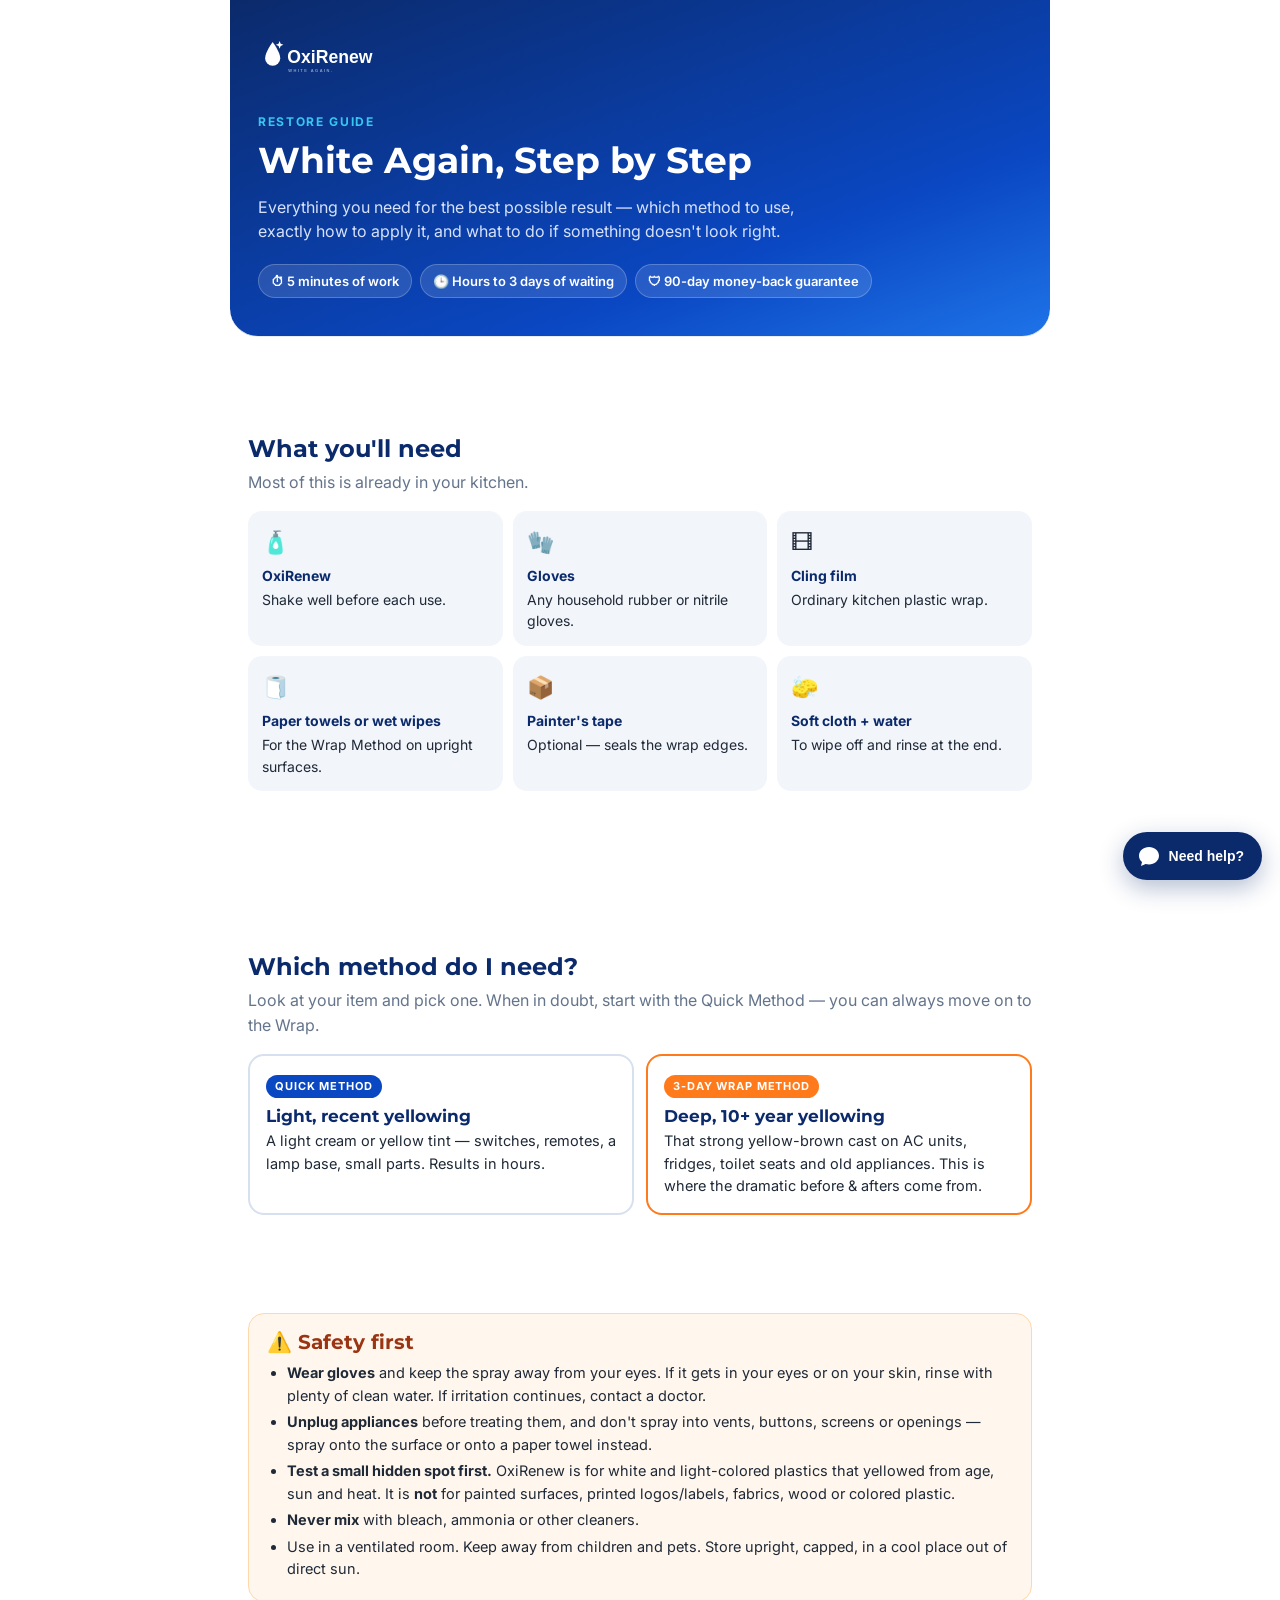
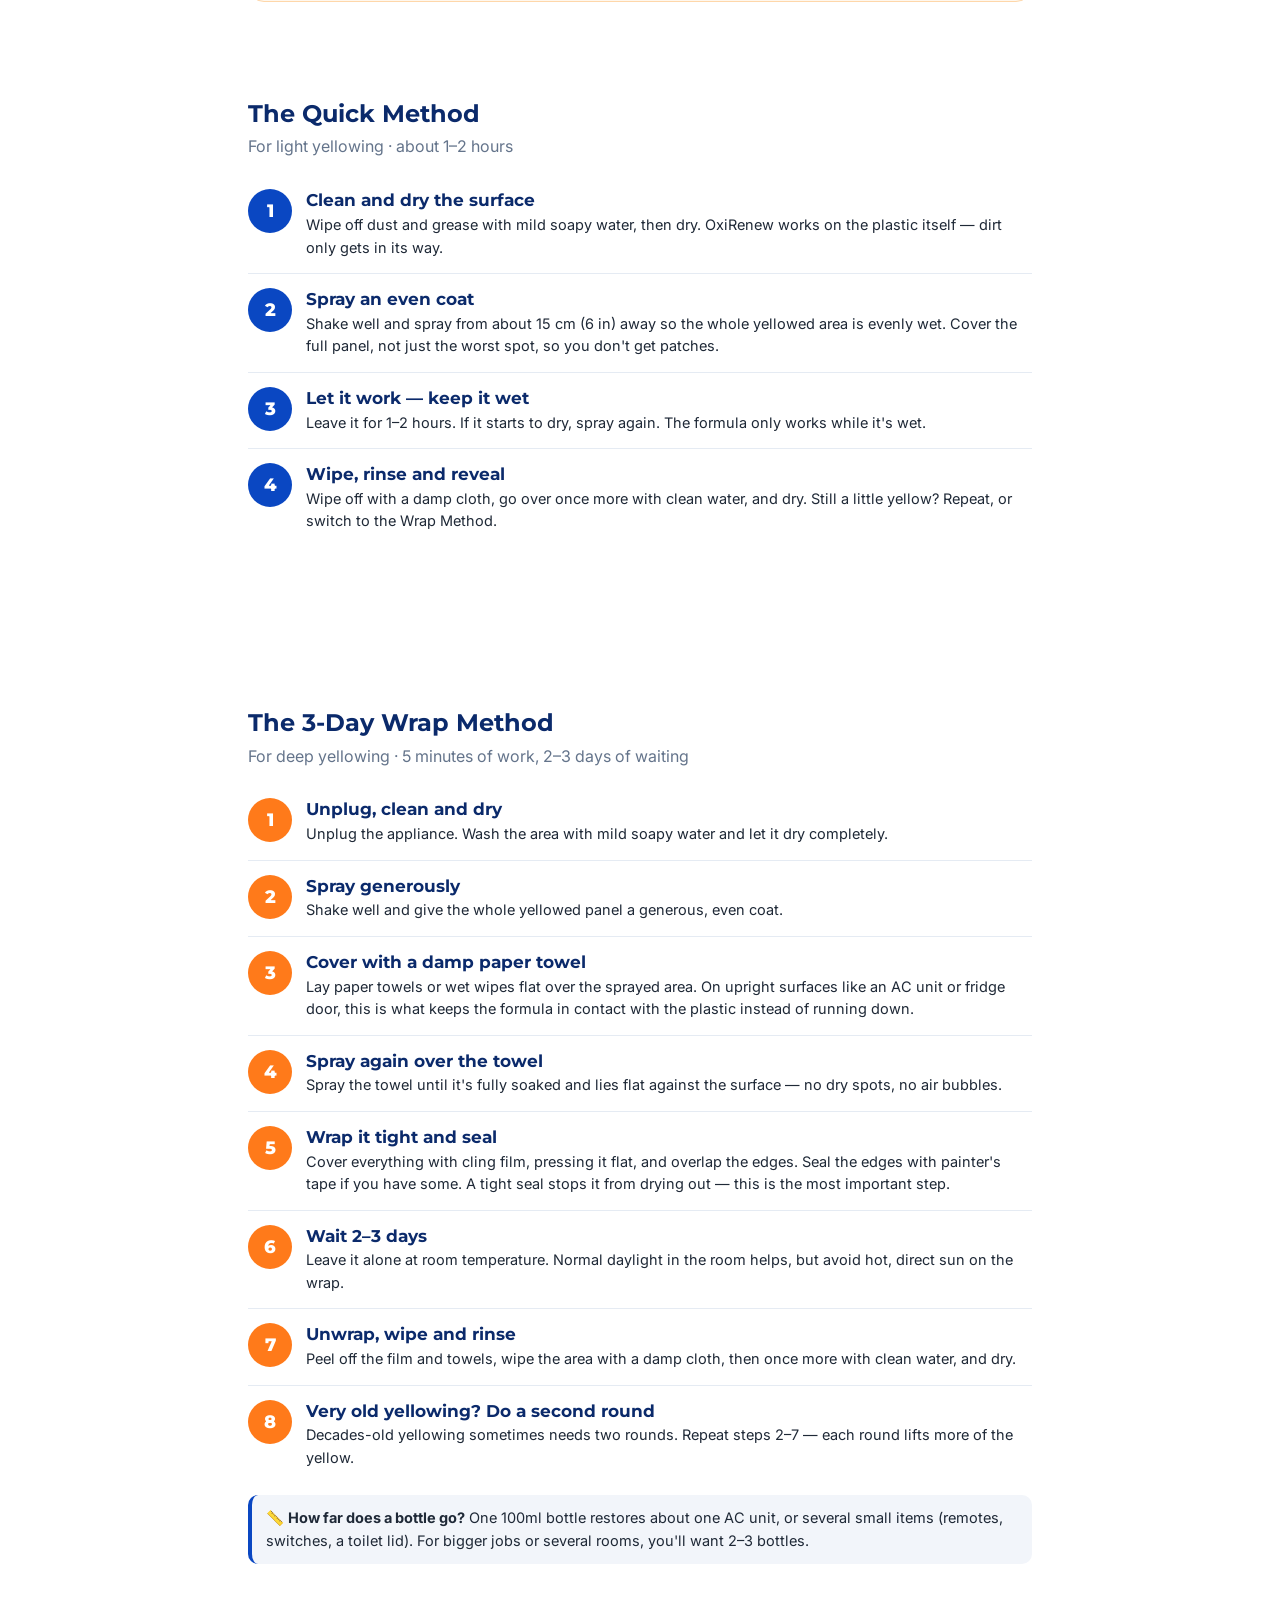
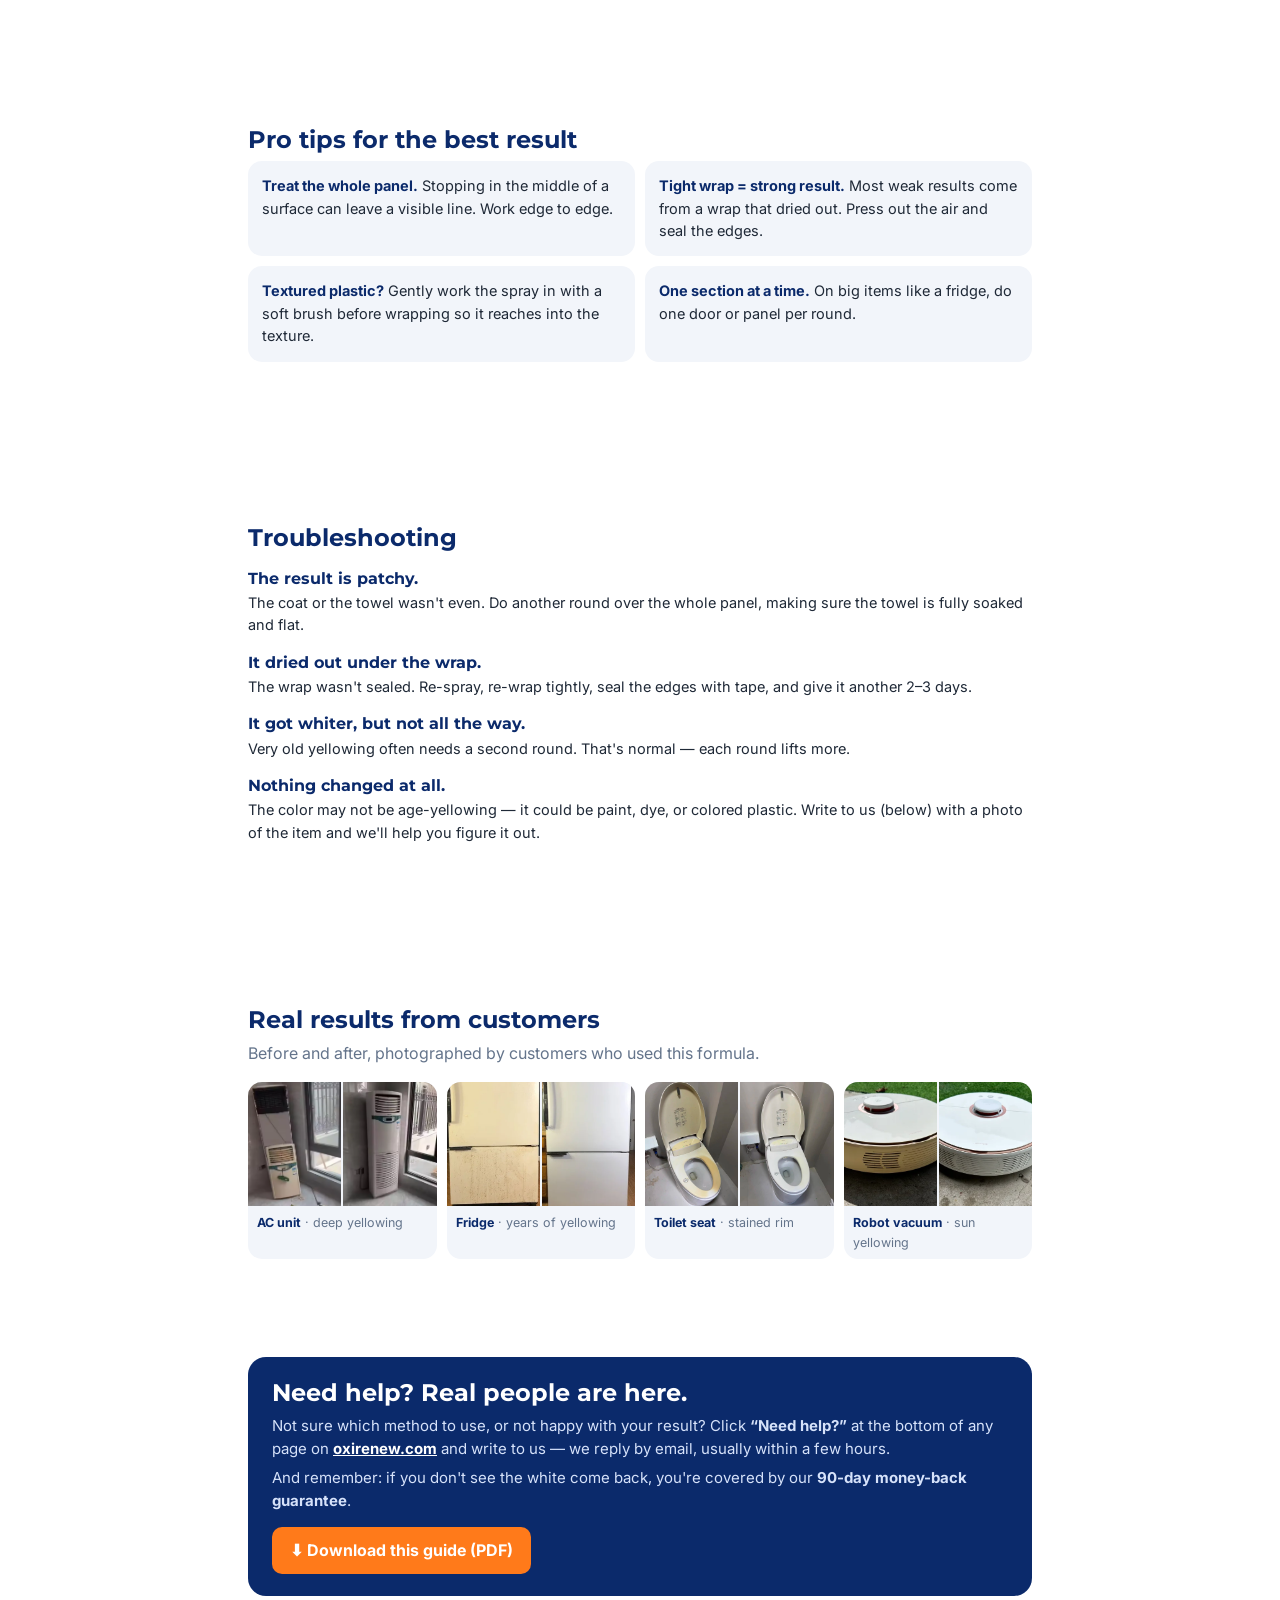
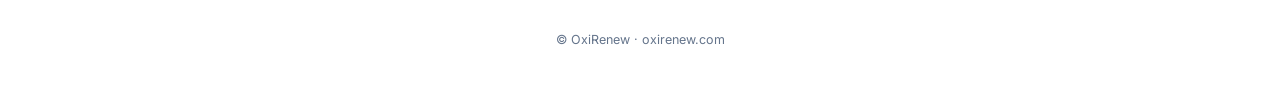
==== guide/index.html @ 3e17c881 "deploy: YELLOW@ad0e10d" ====
<!doctype html>
<html lang="en">
<head>
<meta charset="utf-8">
<meta name="viewport" content="width=device-width, initial-scale=1">
<title>The OxiRenew Restore Guide — Step by Step</title>
<meta name="description" content="How to get the best result with OxiRenew: the Quick Method for light yellowing and the 3-Day Wrap Method for deep, 10+ year yellowing.">
<link rel="icon" type="image/svg+xml" href="../assets/icon.svg">
<link href="https://fonts.googleapis.com/css2?family=Montserrat:wght@700;800&family=Inter:wght@400;600;700&display=swap" rel="stylesheet">
<link rel="stylesheet" href="../styles.css">
<script>
(function(c,l,a,r,i,t,y){c[a]=c[a]||function(){(c[a].q=c[a].q||[]).push(arguments)};t=l.createElement(r);t.async=1;t.src="https://www.clarity.ms/tag/"+i;y=l.getElementsByTagName(r)[0];y.parentNode.insertBefore(t,y);})(window,document,"clarity","script","zficgr0hfk");
</script>
<style>
.g{max-width:820px;margin:0 auto;padding:0 18px 56px;color:var(--ink);font-family:'Inter',Arial,sans-serif;line-height:1.55}
.g h1,.g h2,.g h3{font-family:'Montserrat',Arial,sans-serif;color:var(--navy);line-height:1.2}
.g-cover{background:linear-gradient(160deg,var(--navy) 0%,var(--blue) 70%,#1E73E8 100%);color:#fff;border-radius:0 0 28px 28px;padding:34px 28px 38px;margin:0 -18px 34px}
.g-cover img.g-logo{height:46px;filter:brightness(0) invert(1);margin-bottom:26px}
.g-cover .g-eyebrow{font-size:12px;letter-spacing:.14em;font-weight:700;color:var(--cyan);text-transform:uppercase}
.g-cover h1{color:#fff;font-size:36px;margin:8px 0 12px}
.g-cover p{color:#D6E2FA;font-size:16px;margin:0;max-width:560px}
.g-cover .chips{display:flex;flex-wrap:wrap;gap:8px;margin-top:20px}
.g-cover .chips span{background:rgba(255,255,255,.12);border:1px solid rgba(255,255,255,.22);border-radius:999px;padding:6px 12px;font-size:13px;font-weight:600}
.g section{margin:0 0 34px}
.g-kit,.g-pick,.g-tips,.g-res,.g-safe,.g-help,.g-note,.g-faq h3{break-inside:avoid}
.g h2{font-size:24px;margin:0 0 6px}
.g .g-lead{color:var(--gray);margin:0 0 16px}
.g-kit{display:grid;grid-template-columns:repeat(3,1fr);gap:10px}
.g-kit div{background:var(--bg-soft);border-radius:14px;padding:14px;font-size:14px}
.g-kit b{display:block;color:var(--navy);margin-bottom:2px}
.g-kit .i{font-size:22px;display:block;margin-bottom:6px}
.g-safe{background:#FFF7ED;border:1px solid #FED7AA;border-radius:16px;padding:16px 18px}
.g-safe h2{color:#9A3412;font-size:20px}
.g-safe ul{margin:8px 0 0;padding-left:20px}
.g-safe li{margin:4px 0;font-size:14.5px}
.g-pick{display:grid;grid-template-columns:1fr 1fr;gap:12px}
.g-pick div{border:2px solid #D6E0EE;border-radius:16px;padding:16px}
.g-pick div.deep{border-color:var(--orange)}
.g-pick h3{font-size:17px;margin:0 0 4px}
.g-pick p{margin:0;font-size:14.5px}
.g-pick .g-tag{display:inline-block;font-size:11px;font-weight:700;letter-spacing:.08em;text-transform:uppercase;color:#fff;background:var(--blue);border-radius:999px;padding:3px 9px;margin-bottom:8px}
.g-pick .deep .g-tag{background:var(--orange)}
.g-steps{list-style:none;margin:0;padding:0;counter-reset:s}
.g-steps li{counter-increment:s;display:grid;grid-template-columns:44px 1fr;gap:14px;align-items:start;padding:14px 0;border-bottom:1px solid #E5EBF3;break-inside:avoid}
.g-steps li:last-child{border-bottom:none}
.g-steps li::before{content:counter(s);width:44px;height:44px;border-radius:50%;background:var(--blue);color:#fff;font:800 18px/44px 'Montserrat',Arial,sans-serif;text-align:center}
.g-steps.deep li::before{background:var(--orange)}
.g-steps h3{font-size:16.5px;margin:2px 0 3px}
.g-steps p{margin:0;font-size:14.5px}
.g-note{background:var(--bg-soft);border-left:4px solid var(--blue);border-radius:10px;padding:12px 14px;font-size:14.5px;margin-top:12px}
.g-tips{display:grid;grid-template-columns:1fr 1fr;gap:10px}
.g-tips div{background:var(--bg-soft);border-radius:14px;padding:14px;font-size:14.5px}
.g-tips b{color:var(--navy)}
.g-faq h3{font-size:16px;margin:16px 0 4px}
.g-faq p{margin:0;font-size:14.5px}
.g-res{display:grid;grid-template-columns:repeat(4,1fr);gap:10px}
.g-res figure{margin:0;background:var(--bg-soft);border-radius:14px;overflow:hidden}
.g-res .pair{display:grid;grid-template-columns:1fr 1fr;gap:2px}
.g-res img{width:100%;aspect-ratio:3/4;object-fit:cover;display:block}
.g-res figcaption{font-size:12.5px;padding:7px 9px;color:var(--gray)}
.g-res figcaption b{color:var(--navy)}
.g-help{background:var(--navy);color:#fff;border-radius:18px;padding:22px 24px}
.g-help h2{color:#fff}
.g-help p{color:#D6E2FA;margin:6px 0 0;font-size:15px}
.g-help a{color:#fff;font-weight:700}
.g-dl{display:inline-block;margin-top:14px;background:var(--orange);color:#fff !important;text-decoration:none;font-weight:700;border-radius:10px;padding:11px 18px}
.g-foot{text-align:center;color:var(--gray);font-size:12.5px;margin-top:28px}
@media (max-width:640px){
  .g-cover h1{font-size:28px}
  .g-kit{grid-template-columns:1fr 1fr}
  .g-pick,.g-tips{grid-template-columns:1fr}
  .g-res{grid-template-columns:1fr 1fr}
}
@media print{
  @page{size:A4;margin:12mm 12mm 14mm}
  body{background:#fff}
  .oxc,.g-dl,.no-print{display:none !important}
  .g{max-width:none;padding:0}
  .g-cover{margin:0 0 22px;border-radius:18px;-webkit-print-color-adjust:exact;print-color-adjust:exact}
  .g *{-webkit-print-color-adjust:exact;print-color-adjust:exact}
  .g section{margin-bottom:22px}
  .page-break{break-before:page}
  .keep{break-inside:avoid}
  .g h2,.g .g-lead,.g-faq h3{break-after:avoid}
  .g-steps li{padding:10px 0}
  .g section{margin-bottom:16px}
  .g-cover{padding:22px 24px 24px}
  .g-cover img.g-logo{height:36px;margin-bottom:14px}
  .g-cover h1{font-size:28px;margin:4px 0 8px}
  .g-cover .chips{margin-top:12px}
  .g-kit div{padding:10px 12px;font-size:13px}
  .g-kit .i{font-size:18px;margin-bottom:2px}
  .g h2{font-size:21px}
  .g .g-lead{margin-bottom:10px}
  .g-tips div{padding:10px 12px;font-size:13.5px}
  .g-faq p,.g-steps p{font-size:13.5px}
  .g-faq h3{margin-top:10px}
}
</style>
</head>
<body>
<main class="g">

  <header class="g-cover">
    <img class="g-logo" src="../assets/logo.svg" alt="OxiRenew">
    <div class="g-eyebrow">Restore Guide</div>
    <h1>White Again, Step by Step</h1>
    <p>Everything you need for the best possible result — which method to use, exactly how to apply it, and what to do if something doesn't look right.</p>
    <div class="chips"><span>⏱ 5 minutes of work</span><span>🕒 Hours to 3 days of waiting</span><span>🛡 90-day money-back guarantee</span></div>
  </header>

  <section>
    <h2>What you'll need</h2>
    <p class="g-lead">Most of this is already in your kitchen.</p>
    <div class="g-kit">
      <div><span class="i">🧴</span><b>OxiRenew</b>Shake well before each use.</div>
      <div><span class="i">🧤</span><b>Gloves</b>Any household rubber or nitrile gloves.</div>
      <div><span class="i">🎞</span><b>Cling film</b>Ordinary kitchen plastic wrap.</div>
      <div><span class="i">🧻</span><b>Paper towels or wet wipes</b>For the Wrap Method on upright surfaces.</div>
      <div><span class="i">📦</span><b>Painter's tape</b>Optional — seals the wrap edges.</div>
      <div><span class="i">🧽</span><b>Soft cloth + water</b>To wipe off and rinse at the end.</div>
    </div>
  </section>

  <section class="keep">
    <h2>Which method do I need?</h2>
    <p class="g-lead">Look at your item and pick one. When in doubt, start with the Quick Method — you can always move on to the Wrap.</p>
    <div class="g-pick">
      <div><span class="g-tag">Quick Method</span><h3>Light, recent yellowing</h3><p>A light cream or yellow tint — switches, remotes, a lamp base, small parts. Results in hours.</p></div>
      <div class="deep"><span class="g-tag">3-Day Wrap Method</span><h3>Deep, 10+ year yellowing</h3><p>That strong yellow-brown cast on AC units, fridges, toilet seats and old appliances. This is where the dramatic before &amp; afters come from.</p></div>
    </div>
  </section>

  <section class="g-safe">
    <h2>⚠️ Safety first</h2>
    <ul>
      <li><b>Wear gloves</b> and keep the spray away from your eyes. If it gets in your eyes or on your skin, rinse with plenty of clean water. If irritation continues, contact a doctor.</li>
      <li><b>Unplug appliances</b> before treating them, and don't spray into vents, buttons, screens or openings — spray onto the surface or onto a paper towel instead.</li>
      <li><b>Test a small hidden spot first.</b> OxiRenew is for white and light-colored plastics that yellowed from age, sun and heat. It is <b>not</b> for painted surfaces, printed logos/labels, fabrics, wood or colored plastic.</li>
      <li><b>Never mix</b> with bleach, ammonia or other cleaners.</li>
      <li>Use in a ventilated room. Keep away from children and pets. Store upright, capped, in a cool place out of direct sun.</li>
    </ul>
  </section>

  <section class="keep">
    <h2>The Quick Method</h2>
    <p class="g-lead">For light yellowing · about 1–2 hours</p>
    <ol class="g-steps">
      <li><div><h3>Clean and dry the surface</h3><p>Wipe off dust and grease with mild soapy water, then dry. OxiRenew works on the plastic itself — dirt only gets in its way.</p></div></li>
      <li><div><h3>Spray an even coat</h3><p>Shake well and spray from about 15 cm (6 in) away so the whole yellowed area is evenly wet. Cover the full panel, not just the worst spot, so you don't get patches.</p></div></li>
      <li><div><h3>Let it work — keep it wet</h3><p>Leave it for 1–2 hours. If it starts to dry, spray again. The formula only works while it's wet.</p></div></li>
      <li><div><h3>Wipe, rinse and reveal</h3><p>Wipe off with a damp cloth, go over once more with clean water, and dry. Still a little yellow? Repeat, or switch to the Wrap Method.</p></div></li>
    </ol>
  </section>

  <section>
    <h2>The 3-Day Wrap Method</h2>
    <p class="g-lead">For deep yellowing · 5 minutes of work, 2–3 days of waiting</p>
    <ol class="g-steps deep">
      <li><div><h3>Unplug, clean and dry</h3><p>Unplug the appliance. Wash the area with mild soapy water and let it dry completely.</p></div></li>
      <li><div><h3>Spray generously</h3><p>Shake well and give the whole yellowed panel a generous, even coat.</p></div></li>
      <li><div><h3>Cover with a damp paper towel</h3><p>Lay paper towels or wet wipes flat over the sprayed area. On upright surfaces like an AC unit or fridge door, this is what keeps the formula in contact with the plastic instead of running down.</p></div></li>
      <li><div><h3>Spray again over the towel</h3><p>Spray the towel until it's fully soaked and lies flat against the surface — no dry spots, no air bubbles.</p></div></li>
      <li><div><h3>Wrap it tight and seal</h3><p>Cover everything with cling film, pressing it flat, and overlap the edges. Seal the edges with painter's tape if you have some. A tight seal stops it from drying out — this is the most important step.</p></div></li>
      <li><div><h3>Wait 2–3 days</h3><p>Leave it alone at room temperature. Normal daylight in the room helps, but avoid hot, direct sun on the wrap.</p></div></li>
      <li><div><h3>Unwrap, wipe and rinse</h3><p>Peel off the film and towels, wipe the area with a damp cloth, then once more with clean water, and dry.</p></div></li>
      <li><div><h3>Very old yellowing? Do a second round</h3><p>Decades-old yellowing sometimes needs two rounds. Repeat steps 2–7 — each round lifts more of the yellow.</p></div></li>
    </ol>
    <div class="g-note">📏 <b>How far does a bottle go?</b> One 100ml bottle restores about one AC unit, or several small items (remotes, switches, a toilet lid). For bigger jobs or several rooms, you'll want 2–3 bottles.</div>
  </section>

  <section>
    <h2>Pro tips for the best result</h2>
    <div class="g-tips">
      <div><b>Treat the whole panel.</b> Stopping in the middle of a surface can leave a visible line. Work edge to edge.</div>
      <div><b>Tight wrap = strong result.</b> Most weak results come from a wrap that dried out. Press out the air and seal the edges.</div>
      <div><b>Textured plastic?</b> Gently work the spray in with a soft brush before wrapping so it reaches into the texture.</div>
      <div><b>One section at a time.</b> On big items like a fridge, do one door or panel per round.</div>
    </div>
  </section>

  <section class="g-faq">
    <h2>Troubleshooting</h2>
    <h3>The result is patchy.</h3>
    <p>The coat or the towel wasn't even. Do another round over the whole panel, making sure the towel is fully soaked and flat.</p>
    <h3>It dried out under the wrap.</h3>
    <p>The wrap wasn't sealed. Re-spray, re-wrap tightly, seal the edges with tape, and give it another 2–3 days.</p>
    <h3>It got whiter, but not all the way.</h3>
    <p>Very old yellowing often needs a second round. That's normal — each round lifts more.</p>
    <h3>Nothing changed at all.</h3>
    <p>The color may not be age-yellowing — it could be paint, dye, or colored plastic. Write to us (below) with a photo of the item and we'll help you figure it out.</p>
  </section>

  <section class="keep">
    <h2>Real results from customers</h2>
    <p class="g-lead">Before and after, photographed by customers who used this formula.</p>
    <div class="g-res">
      <figure><div class="pair"><img src="../assets/reviews/r04a.png" alt="AC unit before"><img src="../assets/reviews/r04b.png" alt="AC unit after"></div><figcaption><b>AC unit</b> · deep yellowing</figcaption></figure>
      <figure><div class="pair"><img src="../assets/reviews/r03a.png" alt="Fridge before"><img src="../assets/reviews/r03b.png" alt="Fridge after"></div><figcaption><b>Fridge</b> · years of yellowing</figcaption></figure>
      <figure><div class="pair"><img src="../assets/reviews/r18a.jpg" alt="Toilet seat before"><img src="../assets/reviews/r18b.jpg" alt="Toilet seat after"></div><figcaption><b>Toilet seat</b> · stained rim</figcaption></figure>
      <figure><div class="pair"><img src="../assets/reviews/r09a.png" alt="Robot vacuum before"><img src="../assets/reviews/r09b.png" alt="Robot vacuum after"></div><figcaption><b>Robot vacuum</b> · sun yellowing</figcaption></figure>
    </div>
  </section>

  <section class="g-help">
    <h2>Need help? Real people are here.</h2>
    <p>Not sure which method to use, or not happy with your result? Click <b>“Need help?”</b> at the bottom of any page on <a href="https://oxirenew.com">oxirenew.com</a> and write to us — we reply by email, usually within a few hours.</p>
    <p>And remember: if you don't see the white come back, you're covered by our <b>90-day money-back guarantee</b>.</p>
    <a class="g-dl" href="OxiRenew-Restore-Guide.pdf" download>⬇ Download this guide (PDF)</a>
  </section>

  <p class="g-foot">© OxiRenew · oxirenew.com</p>
</main>
<script src="../chat.js" defer></script>
</body>
</html>
---- styles.css ----
:root{
  --blue:#0A47C2;
  --orange:#FF7A1A;
  --orange-dark:#E5650A;
  --cyan:#36C7F0;
  --navy:#0B2A6B;
  --ink:#1F2937;
  --gray:#64748B;
  --bg:#FFFFFF;
  --bg-soft:#F2F5FA;
  --yellow:#E8C765;
  --radius:16px;
}
*{box-sizing:border-box;margin:0;padding:0}
html{scroll-behavior:smooth}
body{font-family:'Inter',Arial,sans-serif;color:var(--ink);background:var(--bg);line-height:1.6}
h1,h2,h3,.mont{font-family:'Montserrat',Arial,sans-serif}
img,svg{max-width:100%}
.container{max-width:1080px;margin:0 auto;padding:0 16px}
section{padding:64px 0}

/* top bar */
.topbar{background:var(--navy);color:#fff;text-align:center;font-size:13px;padding:8px 16px;font-weight:600}
.topbar b{color:#FFC93C}

/* header */
header{position:sticky;top:0;background:rgba(255,255,255,.95);backdrop-filter:blur(8px);border-bottom:1px solid #E8EDF5;z-index:50}
.header-in{display:flex;align-items:center;justify-content:space-between;padding:10px 16px;max-width:1080px;margin:0 auto}
.logo svg{height:36px;width:auto;display:block}
.header-cta{background:var(--orange);color:#fff;font-weight:700;font-size:14px;padding:10px 20px;border-radius:999px;text-decoration:none;white-space:nowrap}
.header-cta:hover{background:var(--orange-dark)}

/* hero */
.hero{background:linear-gradient(180deg,#EAF4FF 0%,#fff 100%);padding:56px 0 48px}
.hero-grid{display:grid;grid-template-columns:1.1fr .9fr;gap:40px;align-items:center}
.eyebrow{display:inline-block;background:#E0EDFF;color:var(--blue);font-weight:700;font-size:12px;letter-spacing:2px;padding:6px 14px;border-radius:999px;margin-bottom:16px}
.hero h1{font-size:clamp(32px,5vw,52px);font-weight:800;color:var(--navy);line-height:1.15;margin-bottom:16px}
.hero h1 em{font-style:normal;color:var(--orange)}
.hero p.lead{font-size:18px;color:var(--gray);margin-bottom:24px;max-width:480px}
.cta-btn{display:inline-block;background:var(--orange);color:#fff;font-family:'Montserrat';font-weight:800;font-size:18px;padding:16px 36px;border-radius:999px;text-decoration:none;border:none;cursor:pointer;box-shadow:0 8px 24px rgba(255,122,26,.35);transition:transform .15s}
.cta-btn:hover{transform:translateY(-2px);background:var(--orange-dark)}
.cta-sub{font-size:13px;color:var(--gray);margin-top:10px}
.trust-row{display:flex;gap:20px;flex-wrap:wrap;margin-top:28px;font-size:13.5px;font-weight:600;color:var(--navy)}
.trust-row span{display:flex;align-items:center;gap:6px}
.stars{color:#FFB400;letter-spacing:1px}

/* ba slider visual */
.ba-card{background:#fff;border-radius:var(--radius);box-shadow:0 10px 40px rgba(11,42,107,.12);overflow:hidden}
.ba-label{display:flex;justify-content:space-between;padding:10px 16px;font-weight:800;font-size:12px;letter-spacing:2px}
.ba-label .b{color:#B45309}.ba-label .a{color:var(--blue)}

/* sections */
.sec-title{font-size:clamp(26px,4vw,38px);font-weight:800;color:var(--navy);text-align:center;margin-bottom:10px}
.sec-sub{text-align:center;color:var(--gray);max-width:560px;margin:0 auto 40px;font-size:16px}
.soft{background:var(--bg-soft)}

/* steps */
.steps{display:grid;grid-template-columns:repeat(3,1fr);gap:24px}
.step{background:#fff;border-radius:var(--radius);padding:28px;text-align:center;box-shadow:0 2px 12px rgba(11,42,107,.07)}
.step .num{width:44px;height:44px;border-radius:50%;background:var(--blue);color:#fff;font-family:'Montserrat';font-weight:800;font-size:20px;display:flex;align-items:center;justify-content:center;margin:0 auto 16px}
.step h3{font-size:18px;color:var(--navy);margin-bottom:8px}
.step p{font-size:14.5px;color:var(--gray)}
.protip{max-width:640px;margin:32px auto 0;background:#FFF7ED;border:1px solid #FED7AA;border-radius:12px;padding:16px 20px;font-size:14.5px}
.protip b{color:var(--orange-dark)}

/* before after gallery */
.ba-grid{display:grid;grid-template-columns:repeat(3,1fr);gap:24px}
.ba-item{border-radius:var(--radius);overflow:hidden;box-shadow:0 2px 12px rgba(11,42,107,.07);background:#fff}
.ba-item .caption{padding:14px 16px;font-size:14px;font-weight:600;color:var(--navy)}

/* science */
.science-grid{display:grid;grid-template-columns:1fr 1fr;gap:40px;align-items:center}
.science ul{list-style:none;margin-top:16px}
.science li{padding:10px 0 10px 34px;position:relative;font-size:15.5px}
.science li::before{content:"✓";position:absolute;left:0;top:10px;width:24px;height:24px;border-radius:50%;background:#DCFCE7;color:#15803D;font-weight:800;display:flex;align-items:center;justify-content:center;font-size:13px}

/* offer */
.offer{background:var(--navy)}
.offer .sec-title,.offer .sec-sub{color:#fff}
.offer .sec-sub{opacity:.75}
.bundles{display:grid;grid-template-columns:repeat(3,1fr);gap:20px;max-width:900px;margin:0 auto}
.bundle{background:#fff;border-radius:var(--radius);padding:28px 22px;text-align:center;position:relative;cursor:pointer;border:3px solid transparent;transition:transform .15s}
.bundle:hover{transform:translateY(-4px)}
.bundle.selected{border-color:var(--orange)}
.bundle .tag{position:absolute;top:-14px;left:50%;transform:translateX(-50%);background:var(--orange);color:#fff;font-size:11.5px;font-weight:800;letter-spacing:1.5px;padding:5px 14px;border-radius:999px;white-space:nowrap}
.bundle h3{font-size:17px;color:var(--navy);margin-bottom:4px}
.bundle .qty-note{font-size:12.5px;color:var(--gray);margin-bottom:12px}
.bundle .price{font-family:'Montserrat';font-weight:800;font-size:34px;color:var(--navy)}
.bundle .was{font-size:15px;color:#94A3B8;text-decoration:line-through;margin-left:6px}
.bundle .per{font-size:12.5px;color:var(--gray);margin-top:2px}
.bundle .save{display:inline-block;margin-top:10px;background:#DCFCE7;color:#15803D;font-size:12px;font-weight:700;padding:4px 12px;border-radius:999px}
.offer-cta{text-align:center;margin-top:36px}
.offer-note{color:#9FB4DE;font-size:13px;margin-top:12px}

/* reviews */
.reviews-grid{display:grid;grid-template-columns:repeat(3,1fr);gap:24px}
.review{background:#fff;border-radius:var(--radius);padding:24px;box-shadow:0 2px 12px rgba(11,42,107,.07)}
.review .stars{margin-bottom:10px;font-size:15px}
.review p{font-size:14.5px;margin-bottom:12px}
.review .who{font-size:13px;color:var(--gray);font-weight:600}
.review .who b{color:#15803D}

/* faq */
.faq{max-width:720px;margin:0 auto}
.faq-item{background:#fff;border-radius:12px;margin-bottom:12px;box-shadow:0 1px 6px rgba(11,42,107,.06);overflow:hidden}
.faq-q{width:100%;text-align:left;background:none;border:none;padding:18px 20px;font-family:'Montserrat';font-weight:700;font-size:15.5px;color:var(--navy);cursor:pointer;display:flex;justify-content:space-between;align-items:center;gap:12px}
.faq-q::after{content:"+";font-size:22px;color:var(--orange);flex-shrink:0}
.faq-item.open .faq-q::after{content:"–"}
.faq-a{max-height:0;overflow:hidden;transition:max-height .25s ease;padding:0 20px;font-size:14.5px;color:var(--gray)}
.faq-item.open .faq-a{max-height:300px;padding:0 20px 18px}

/* guarantee */
.guarantee{display:flex;gap:24px;align-items:center;max-width:720px;margin:0 auto;background:#fff;border-radius:var(--radius);padding:32px;box-shadow:0 2px 12px rgba(11,42,107,.07)}
.guarantee .badge{flex-shrink:0}
.guarantee h3{color:var(--navy);font-size:20px;margin-bottom:6px}
.guarantee p{font-size:14.5px;color:var(--gray)}

/* footer */
footer{background:var(--navy);color:#9FB4DE;padding:48px 0 32px;font-size:13.5px}
.footer-grid{display:flex;justify-content:space-between;gap:32px;flex-wrap:wrap;margin-bottom:28px}
footer a{color:#CBD9F5;text-decoration:none;display:block;margin-bottom:8px}
footer a:hover{color:#fff}
.footer-bottom{border-top:1px solid rgba(255,255,255,.12);padding-top:20px;text-align:center;font-size:12.5px}

/* sticky mobile cta */
.sticky-cta{position:fixed;bottom:0;left:0;right:0;background:#fff;border-top:1px solid #E8EDF5;padding:10px 16px;display:none;z-index:60;box-shadow:0 -4px 20px rgba(11,42,107,.1)}
.sticky-cta .in{display:flex;align-items:center;justify-content:space-between;gap:12px}
.sticky-cta .p{font-family:'Montserrat';font-weight:800;color:var(--navy);font-size:17px}
.sticky-cta .p small{display:block;font-size:11px;color:var(--gray);font-weight:600}
.sticky-cta .cta-btn{font-size:15px;padding:12px 24px;box-shadow:none}

@media (max-width: 860px){
  section{padding:48px 0}
  .hero-grid,.science-grid{grid-template-columns:1fr;gap:28px}
  .steps,.ba-grid,.reviews-grid{grid-template-columns:1fr}
  .bundles{grid-template-columns:1fr;max-width:420px}
  .bundle.popular{order:-1}
  .guarantee{flex-direction:column;text-align:center}
  .sticky-cta{display:block}
  body{padding-bottom:70px}
}

/* coverage note */
.coverage-note{max-width:640px;margin:0 auto 28px;background:#EAF2FB;border:1px solid #CBDCF5;border-radius:12px;padding:12px 18px;font-size:14px;color:var(--navy);text-align:center}

/* upsell modal */
.upsell-overlay{position:fixed;inset:0;background:rgba(11,42,107,.55);display:flex;align-items:center;justify-content:center;z-index:200;padding:16px}
.upsell-overlay[hidden]{display:none}
.upsell-modal{position:relative;background:#fff;border-radius:20px;max-width:420px;width:100%;padding:36px 28px 28px;text-align:center;box-shadow:0 24px 64px rgba(11,42,107,.35);animation:upsell-pop .25s ease}
@keyframes upsell-pop{from{transform:translateY(14px) scale(.97);opacity:0}to{transform:none;opacity:1}}
.upsell-icon{font-size:40px;margin-bottom:8px}
.upsell-modal h3{font-size:24px;color:var(--navy);margin-bottom:10px}
.upsell-modal p{color:var(--gray);font-size:15px;margin-bottom:22px}
.upsell-modal p b{color:var(--navy)}
.upsell-modal .cta-btn{width:100%;justify-content:center}
.upsell-decline{display:block;margin:14px auto 0;background:none;border:none;color:var(--gray);font-size:14px;text-decoration:underline;cursor:pointer}
.upsell-decline:hover{color:var(--ink)}
.upsell-close{position:absolute;top:10px;right:14px;background:none;border:none;font-size:26px;color:var(--gray);cursor:pointer;line-height:1}

/* real before/after photos */
.ba-photos{display:flex;gap:4px;border-radius:14px;overflow:hidden}
.ba-half{position:relative;flex:1;min-width:0}
.ba-half img{width:100%;height:300px;object-fit:cover;display:block}
.ba-photos.small .ba-half img{height:190px}
.ba-tag{position:absolute;top:10px;left:10px;font-family:'Montserrat',Arial,sans-serif;font-weight:800;font-size:11px;letter-spacing:1px;padding:4px 10px;border-radius:999px;color:#fff}
.ba-tag.before{background:#B45309}
.ba-tag.after{background:var(--blue)}
.ba-credit{text-align:center;font-size:12px;color:var(--gray);padding:10px 0 2px}
.ba-note{text-align:center;font-size:13px;color:var(--gray);margin-top:18px}

/* review photos */
.rphotos{display:flex;gap:4px;border-radius:10px;overflow:hidden;margin-bottom:12px}
.rphotos img{width:50%;height:130px;object-fit:cover;display:block}

/* payment badges */
.paybadges{display:flex;justify-content:center;align-items:center;gap:10px;margin:14px 0 6px}
.paybadge{display:inline-flex;align-items:center;background:#fff;border:1px solid #E2E8F0;border-radius:6px;padding:5px 8px}
.paybadge svg{height:16px;width:auto;display:block}
.footer-trust{display:flex;justify-content:center;align-items:center;gap:10px;flex-wrap:wrap;margin:22px 0 10px}
.footer-trust .paybadge{background:rgba(255,255,255,.08);border-color:rgba(255,255,255,.18)}
.ssl-note{font-size:12px;color:#9FB4DC}

/* verified-review toast */
.proof-toast{position:fixed;left:14px;bottom:86px;z-index:150;display:flex;gap:10px;align-items:flex-start;max-width:330px;background:#fff;border:1px solid #E2E8F0;border-radius:14px;box-shadow:0 10px 36px rgba(11,42,107,.22);padding:12px 30px 12px 12px;animation:proof-in .4s ease}
@keyframes proof-in{from{transform:translateY(16px);opacity:0}to{transform:none;opacity:1}}
.proof-toast[hidden]{display:none}
.proof-toast img{width:52px;height:52px;object-fit:cover;border-radius:10px;flex-shrink:0}
.proof-toast p{font-size:13px;color:var(--ink);line-height:1.4;margin:2px 0}
.proof-who{font-size:11px;color:var(--gray)}
.proof-close{position:absolute;top:6px;right:9px;background:none;border:none;font-size:18px;color:var(--gray);cursor:pointer;line-height:1}
@media (max-width:640px){.proof-toast{bottom:92px;max-width:290px}}

/* works on */
.uses{display:grid;grid-template-columns:repeat(3,1fr);gap:20px}
.use{background:#fff;border:1px solid #E8EDF5;border-radius:var(--radius);padding:22px;box-shadow:0 2px 12px rgba(11,42,107,.06)}
.use-ic{font-size:30px;line-height:1;margin-bottom:10px}
.use h3{font-size:17px;color:var(--navy);margin-bottom:6px}
.use p{font-size:14px;color:var(--gray);line-height:1.6}
.uses-note{max-width:640px;margin:24px auto 0;text-align:center;font-size:13px;color:var(--gray)}
@media (max-width:860px){.uses{grid-template-columns:1fr 1fr}}
@media (max-width:560px){.uses{grid-template-columns:1fr}}

/* help chat */
.oxc{position:fixed;right:18px;bottom:20px;z-index:200;font-family:'Inter',Arial,sans-serif}
.oxc-btn{display:flex;align-items:center;gap:8px;background:var(--navy);color:#fff;border:none;border-radius:999px;padding:12px 18px 12px 14px;font-weight:700;font-size:14px;cursor:pointer;box-shadow:0 8px 24px rgba(11,42,107,.3)}
.oxc-btn:hover{background:var(--blue)}
.oxc.open .oxc-btn{display:none}
.oxc-panel{width:340px;max-width:calc(100vw - 32px);background:#fff;border-radius:16px;box-shadow:0 16px 48px rgba(11,42,107,.28);overflow:hidden;animation:proof-in .25s ease}
.oxc-panel[hidden]{display:none}
.oxc-head{display:flex;justify-content:space-between;align-items:flex-start;gap:10px;background:var(--navy);color:#fff;padding:14px 16px}
.oxc-head b{display:block;font-size:15px}
.oxc-head span{display:block;font-size:12px;color:#B9C8E8;margin-top:2px}
.oxc-x{background:none;border:none;color:#fff;font-size:24px;line-height:1;cursor:pointer;padding:0 2px}
.oxc-body{padding:14px 16px 16px;background:var(--bg-soft)}
.oxc-msg{background:#fff;border-radius:12px 12px 12px 4px;padding:10px 12px;font-size:14px;color:var(--ink);box-shadow:0 1px 4px rgba(11,42,107,.08);margin-bottom:10px}
.oxc-quick{display:flex;flex-wrap:wrap;gap:6px;margin-bottom:10px}
.oxc-quick[hidden]{display:none}
.oxc-quick button{background:#fff;border:1px solid #CFDCF2;color:var(--blue);border-radius:999px;padding:6px 10px;font-size:12.5px;font-weight:600;cursor:pointer}
.oxc-quick button:hover{background:#EAF2FF}
.oxc-form[hidden]{display:none}
.oxc-in{width:100%;border:1px solid #D6E0EE;border-radius:10px;padding:10px 12px;font:inherit;font-size:14px;margin-bottom:8px;background:#fff;resize:vertical}
.oxc-in:focus{outline:2px solid var(--blue);outline-offset:0;border-color:transparent}
.oxc-hp{position:absolute;left:-9999px;width:1px;height:1px;opacity:0}
.oxc-send{width:100%;background:var(--orange);color:#fff;border:none;border-radius:10px;padding:11px;font-weight:700;font-size:14px;cursor:pointer}
.oxc-send:hover{background:var(--orange-dark)}
.oxc-send:disabled{opacity:.7;cursor:default}
.oxc-err{color:#B91C1C;font-size:12.5px;margin-top:6px}
.oxc-err[hidden]{display:none}
.oxc-done{background:#fff;border-radius:12px;padding:12px;font-size:14px;color:var(--ink)}
.oxc-done[hidden]{display:none}
@media (max-width:860px){.oxc{bottom:84px;right:12px}.oxc-btn-label{display:none}.oxc-btn{padding:13px}}
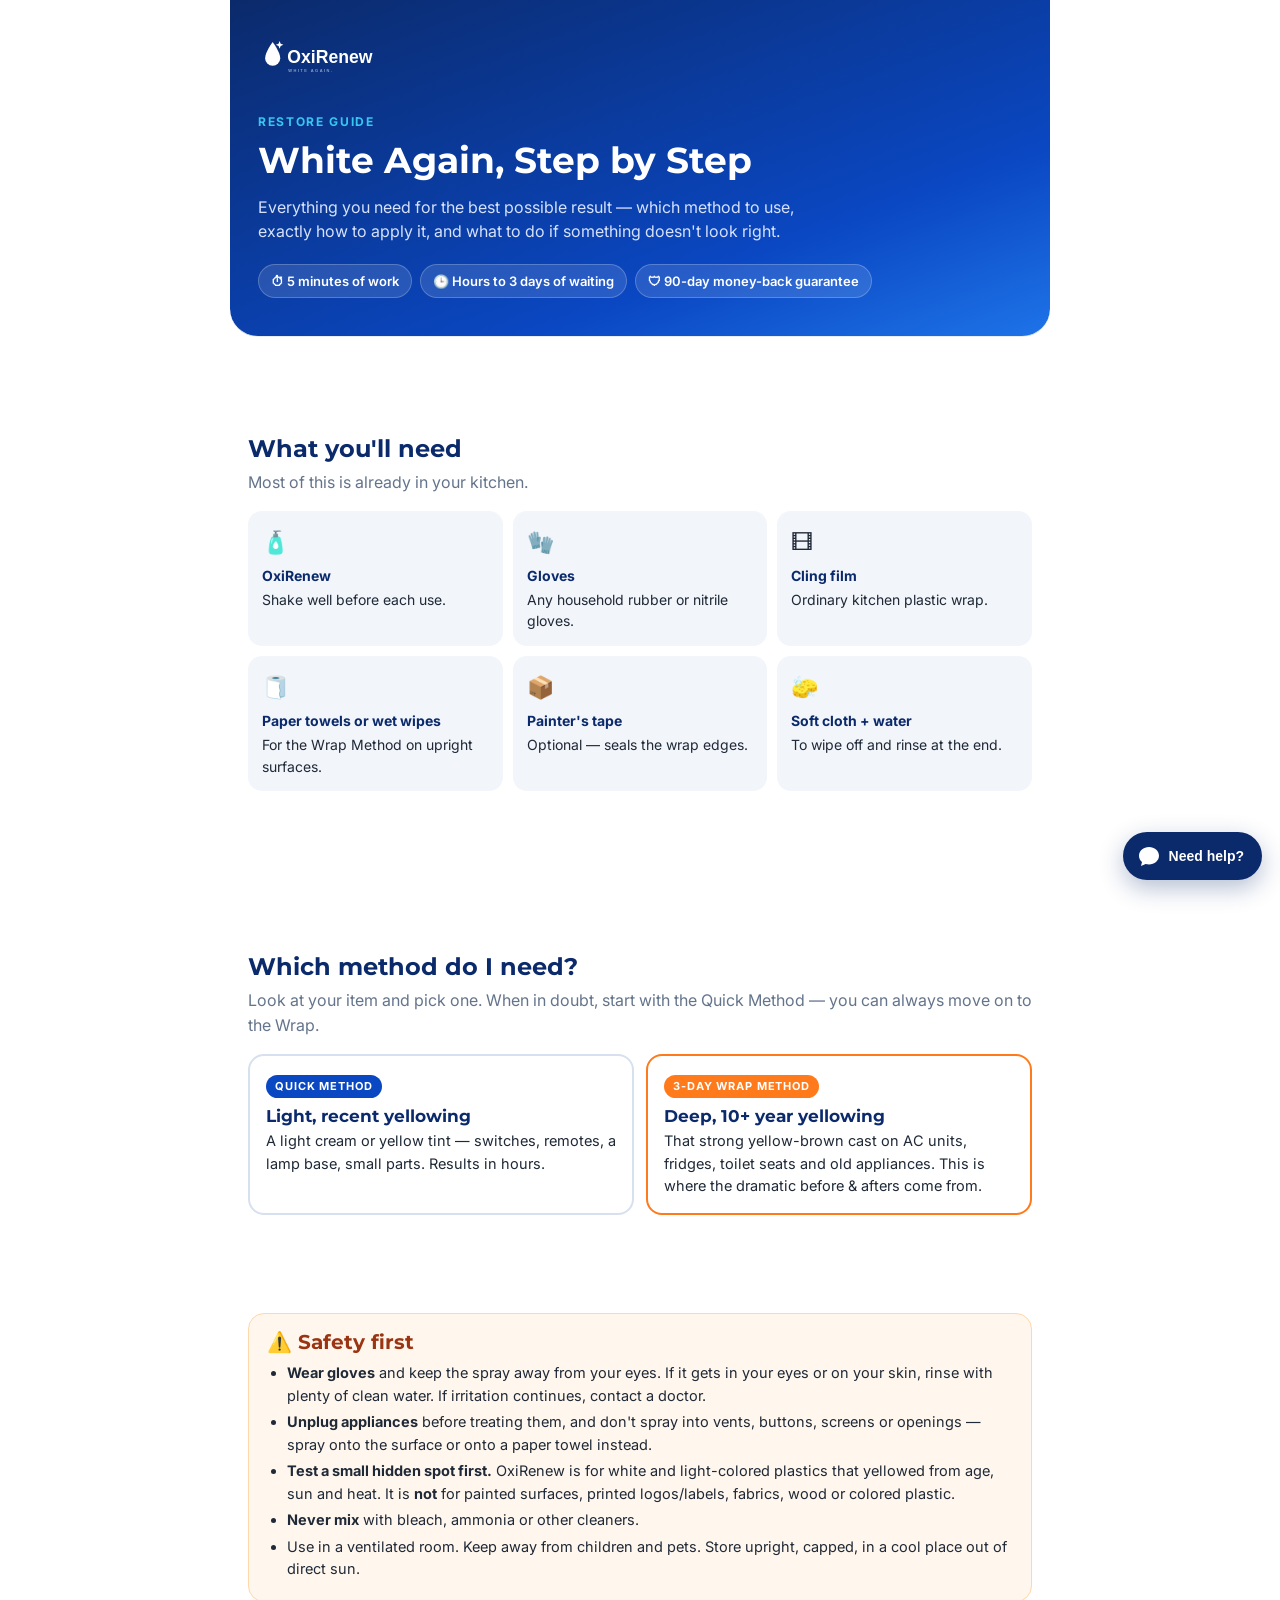
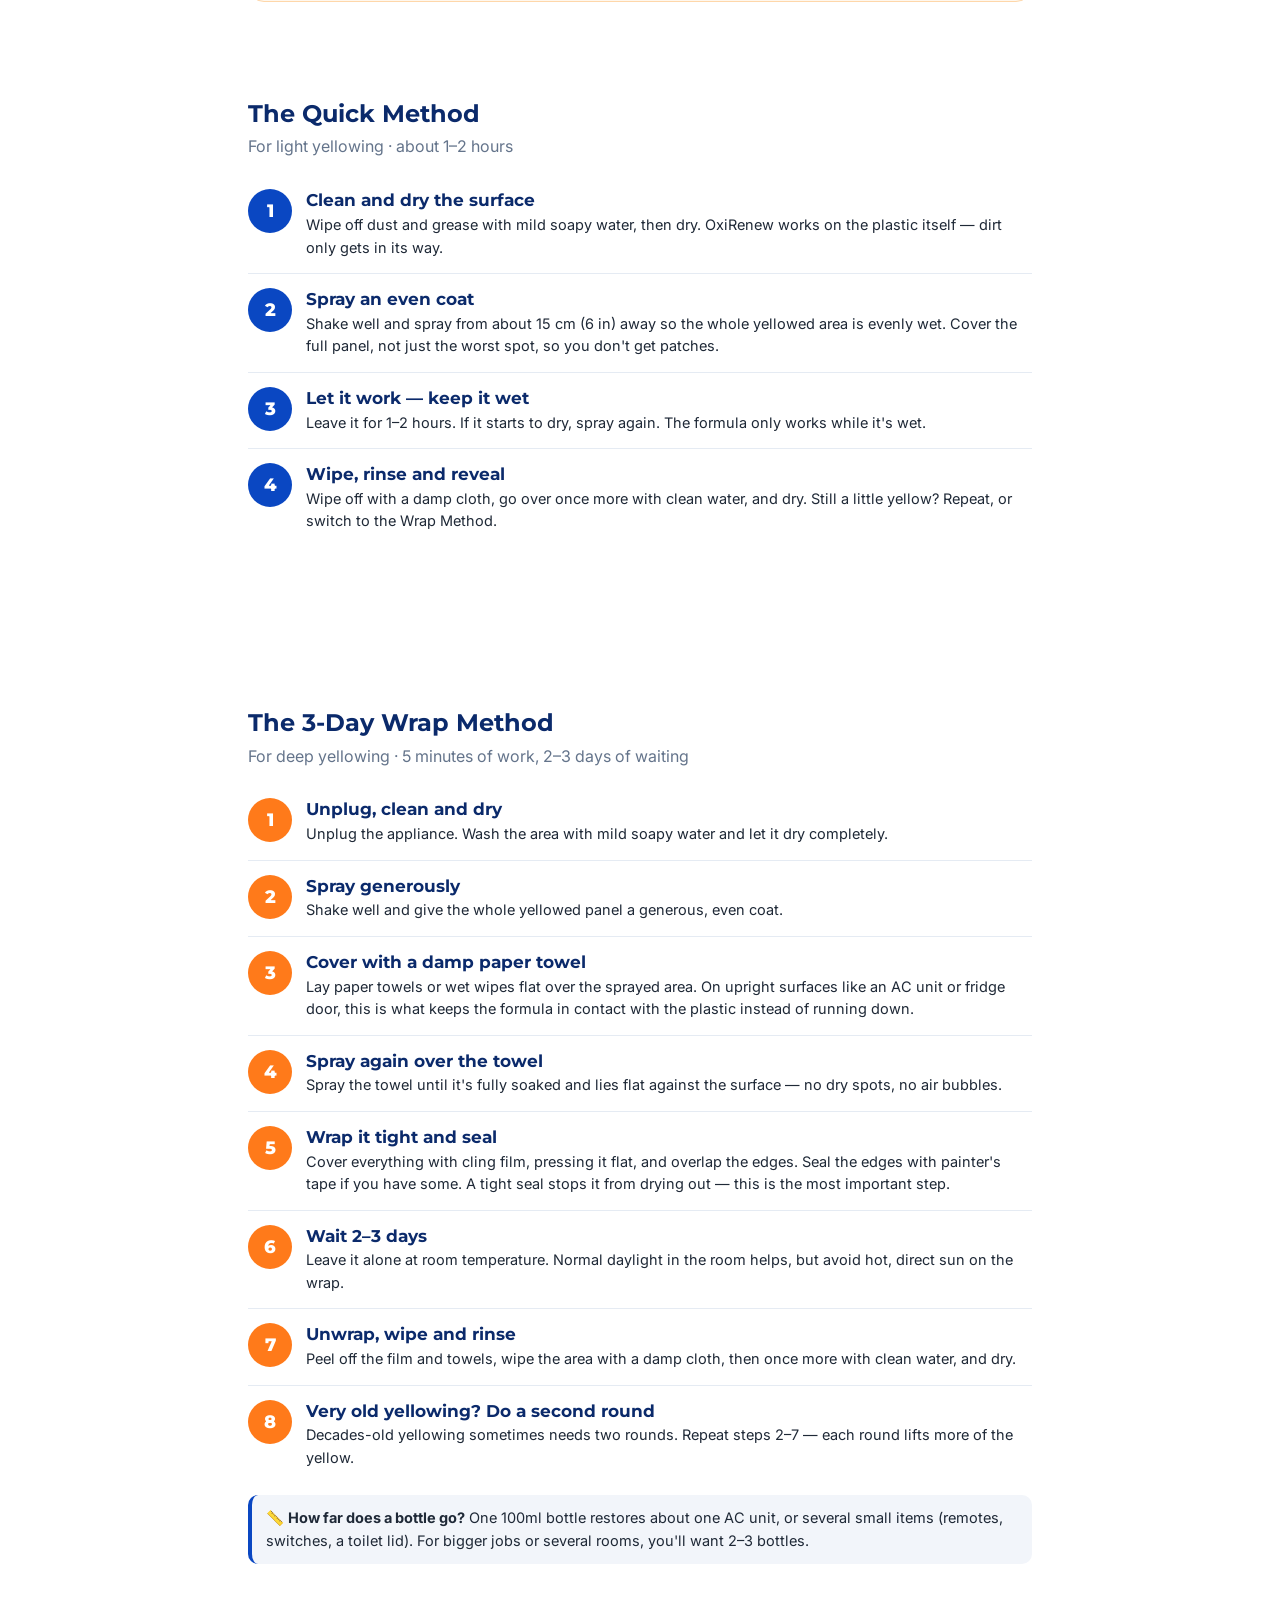
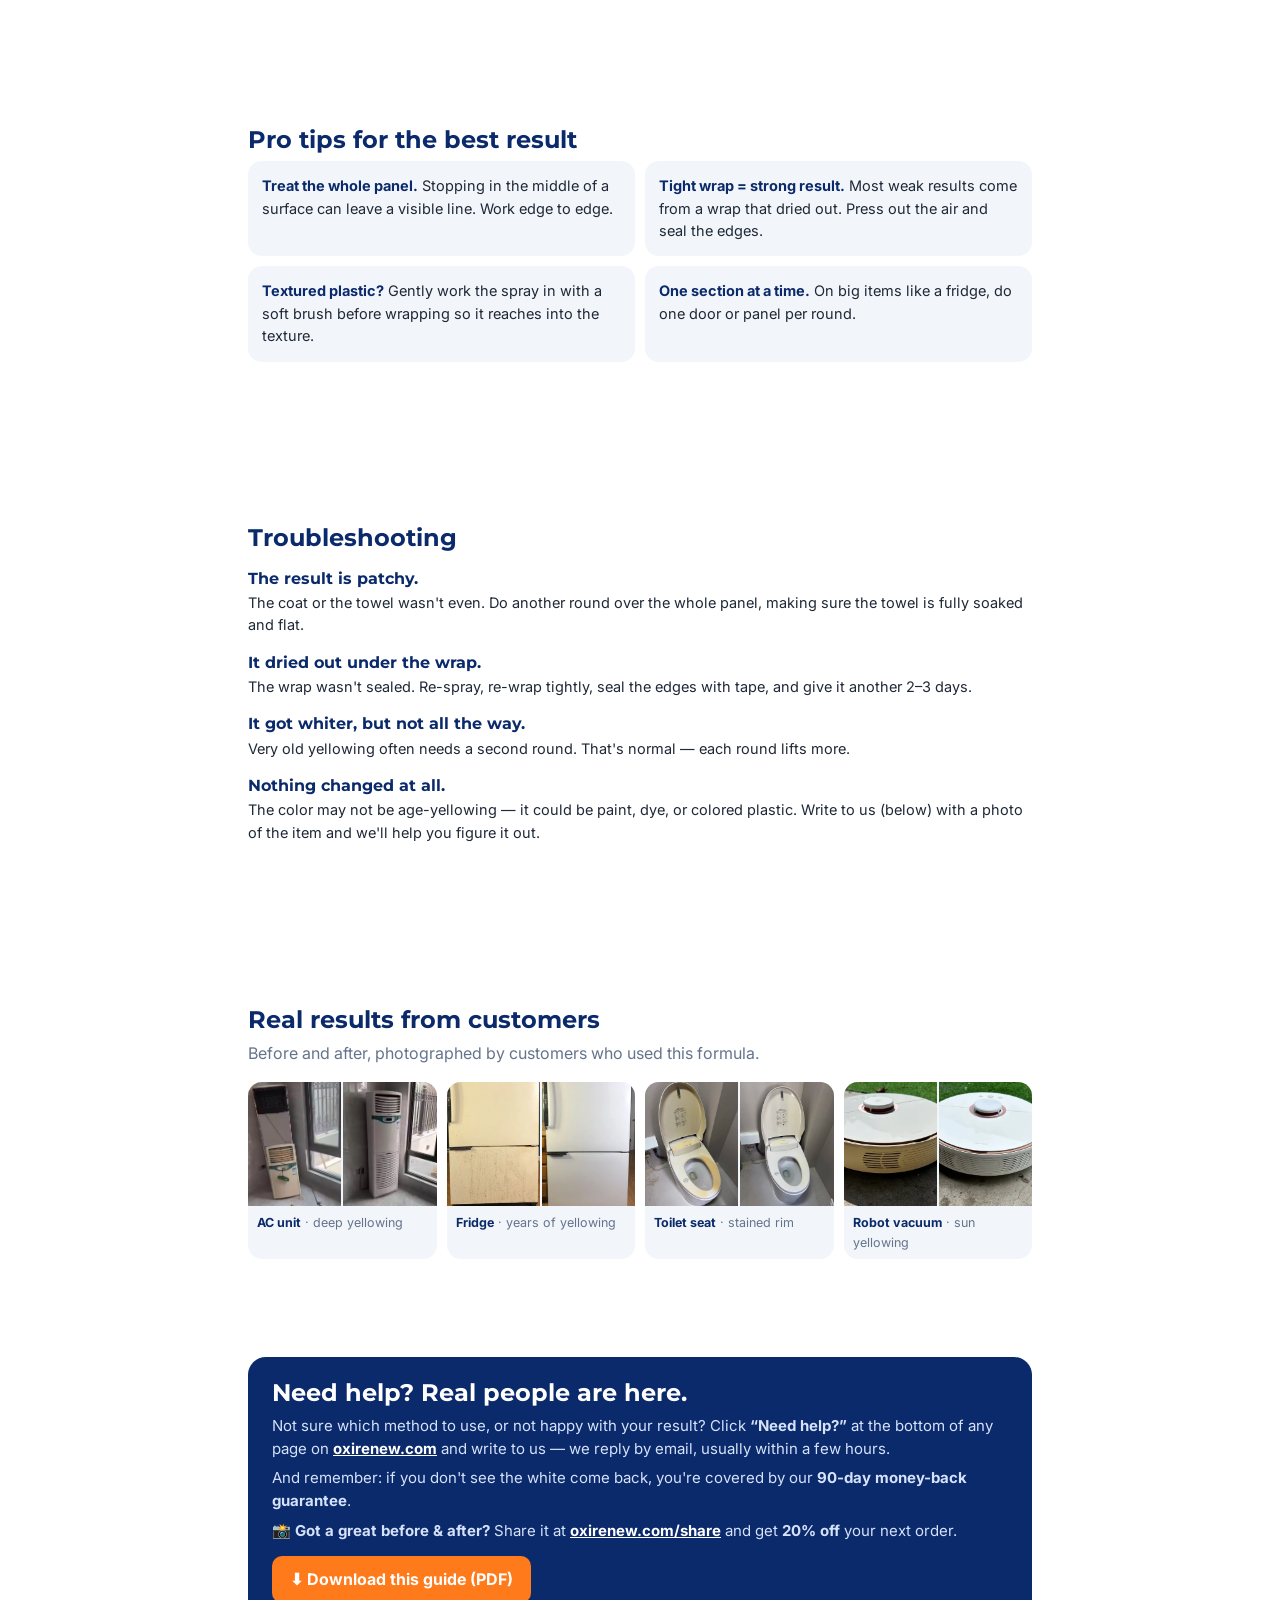
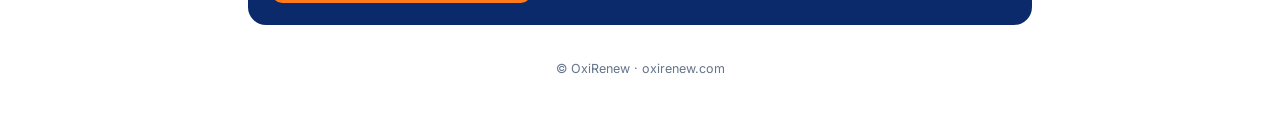
==== commit 2080b669: "deploy: YELLOW@e14603a" ====
--- a/guide/index.html
+++ b/guide/index.html
@@ -206,6 +206,7 @@
     <h2>Need help? Real people are here.</h2>
     <p>Not sure which method to use, or not happy with your result? Click <b>“Need help?”</b> at the bottom of any page on <a href="https://oxirenew.com">oxirenew.com</a> and write to us — we reply by email, usually within a few hours.</p>
     <p>And remember: if you don't see the white come back, you're covered by our <b>90-day money-back guarantee</b>.</p>
+    <p>📸 <b>Got a great before &amp; after?</b> Share it at <a href="https://oxirenew.com/share/">oxirenew.com/share</a> and get <b>20% off</b> your next order.</p>
     <a class="g-dl" href="OxiRenew-Restore-Guide.pdf" download>⬇ Download this guide (PDF)</a>
   </section>
 
--- a/styles.css
+++ b/styles.css
@@ -229,3 +229,9 @@
 .oxc-done{background:#fff;border-radius:12px;padding:12px;font-size:14px;color:var(--ink)}
 .oxc-done[hidden]{display:none}
 @media (max-width:860px){.oxc{bottom:84px;right:12px}.oxc-btn-label{display:none}.oxc-btn{padding:13px}}
+
+/* share-your-result CTA (reviews section) */
+.share-cta{display:flex;align-items:center;justify-content:space-between;gap:16px;margin-top:22px;background:var(--bg-soft);border:1px dashed #B9C8E2;border-radius:16px;padding:16px 20px;font-size:15px}
+.share-cta a{flex:none;background:var(--navy);color:#fff;text-decoration:none;font-weight:700;border-radius:10px;padding:10px 16px}
+.share-cta a:hover{background:var(--blue)}
+@media (max-width:640px){.share-cta{flex-direction:column;align-items:flex-start}}
